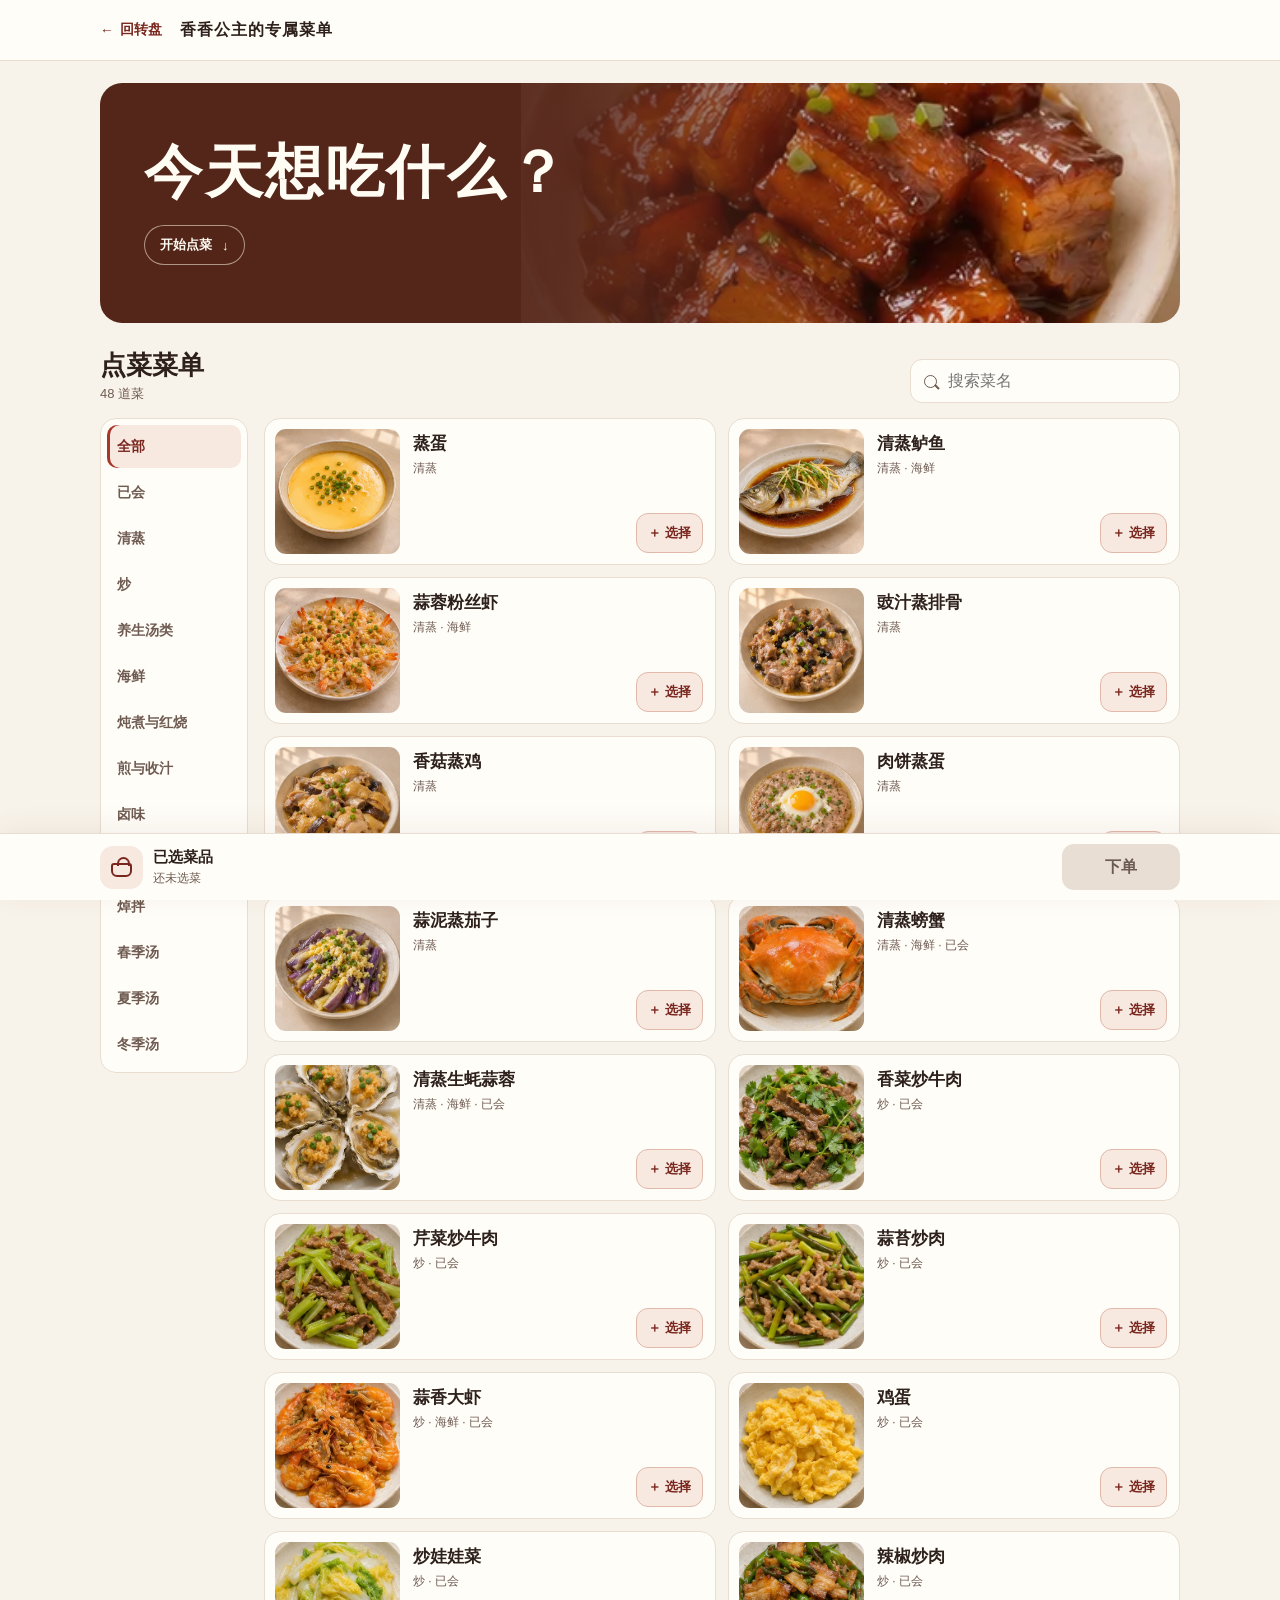
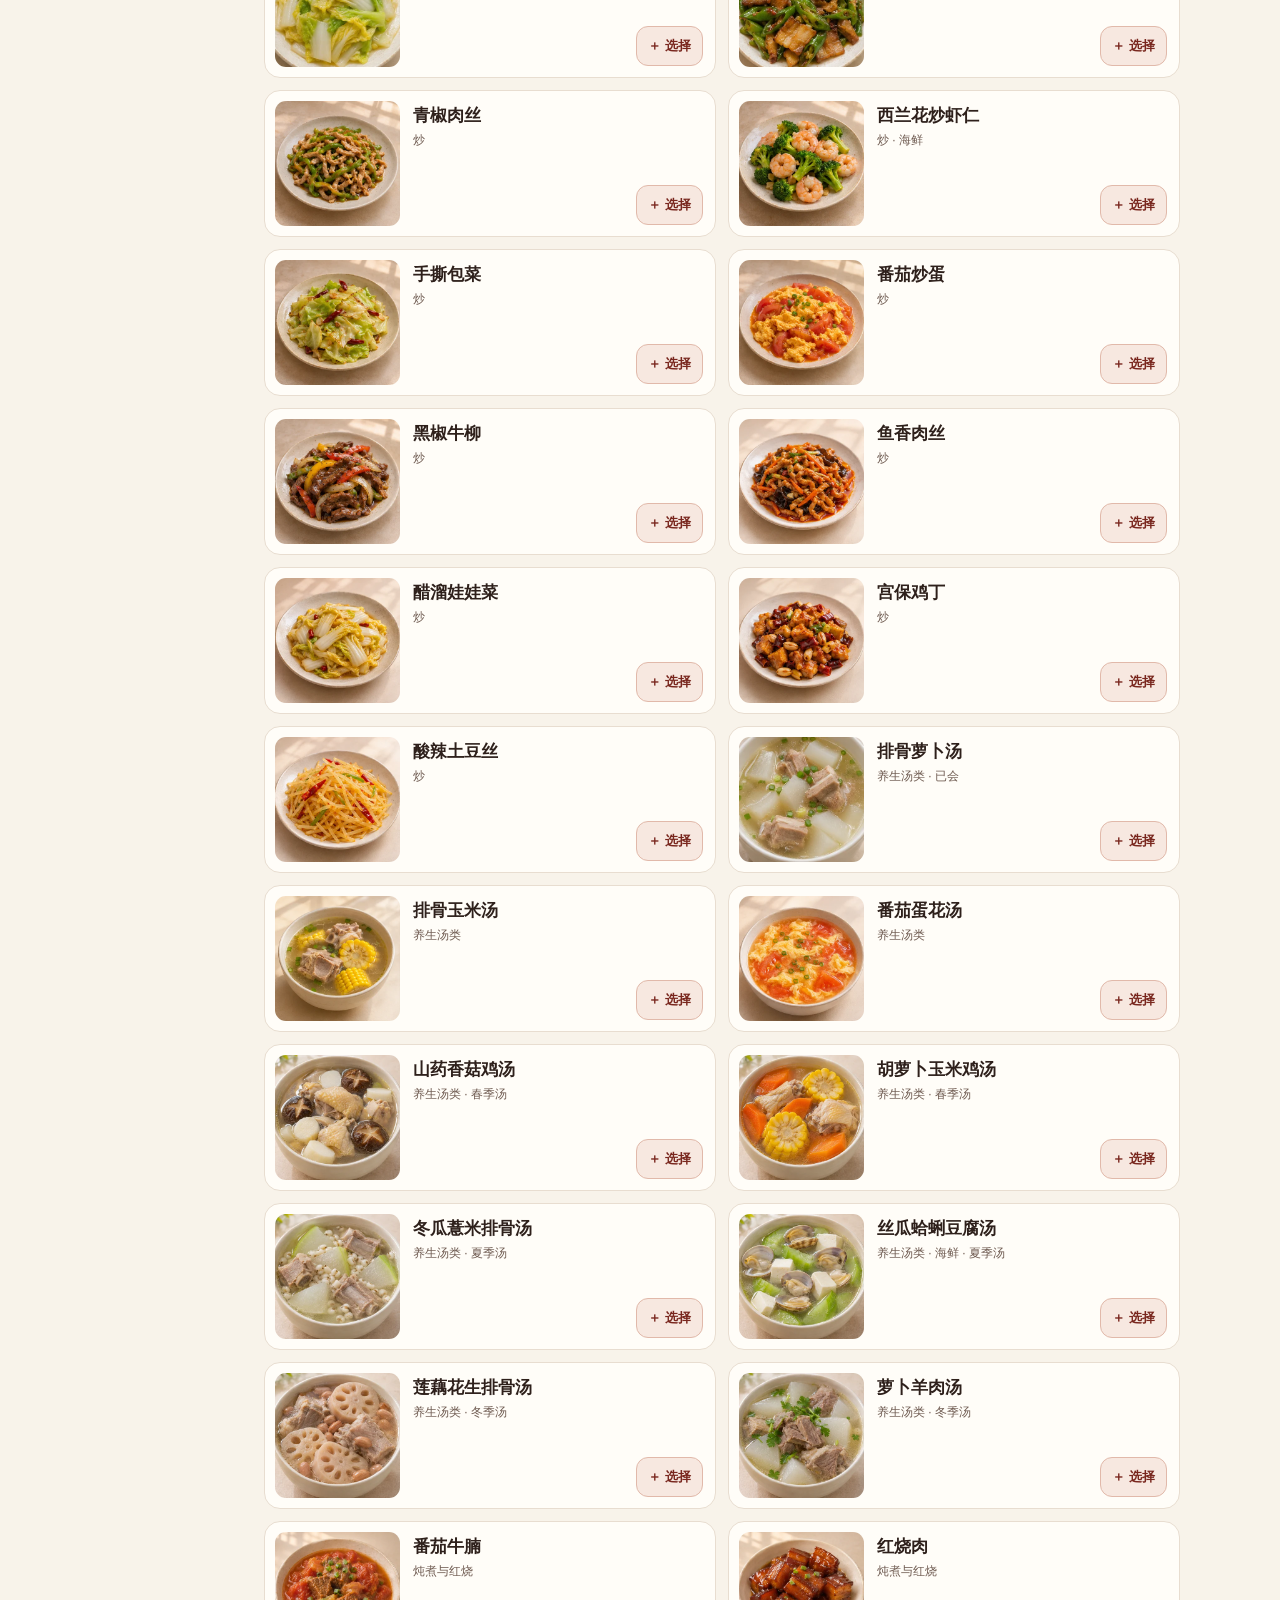
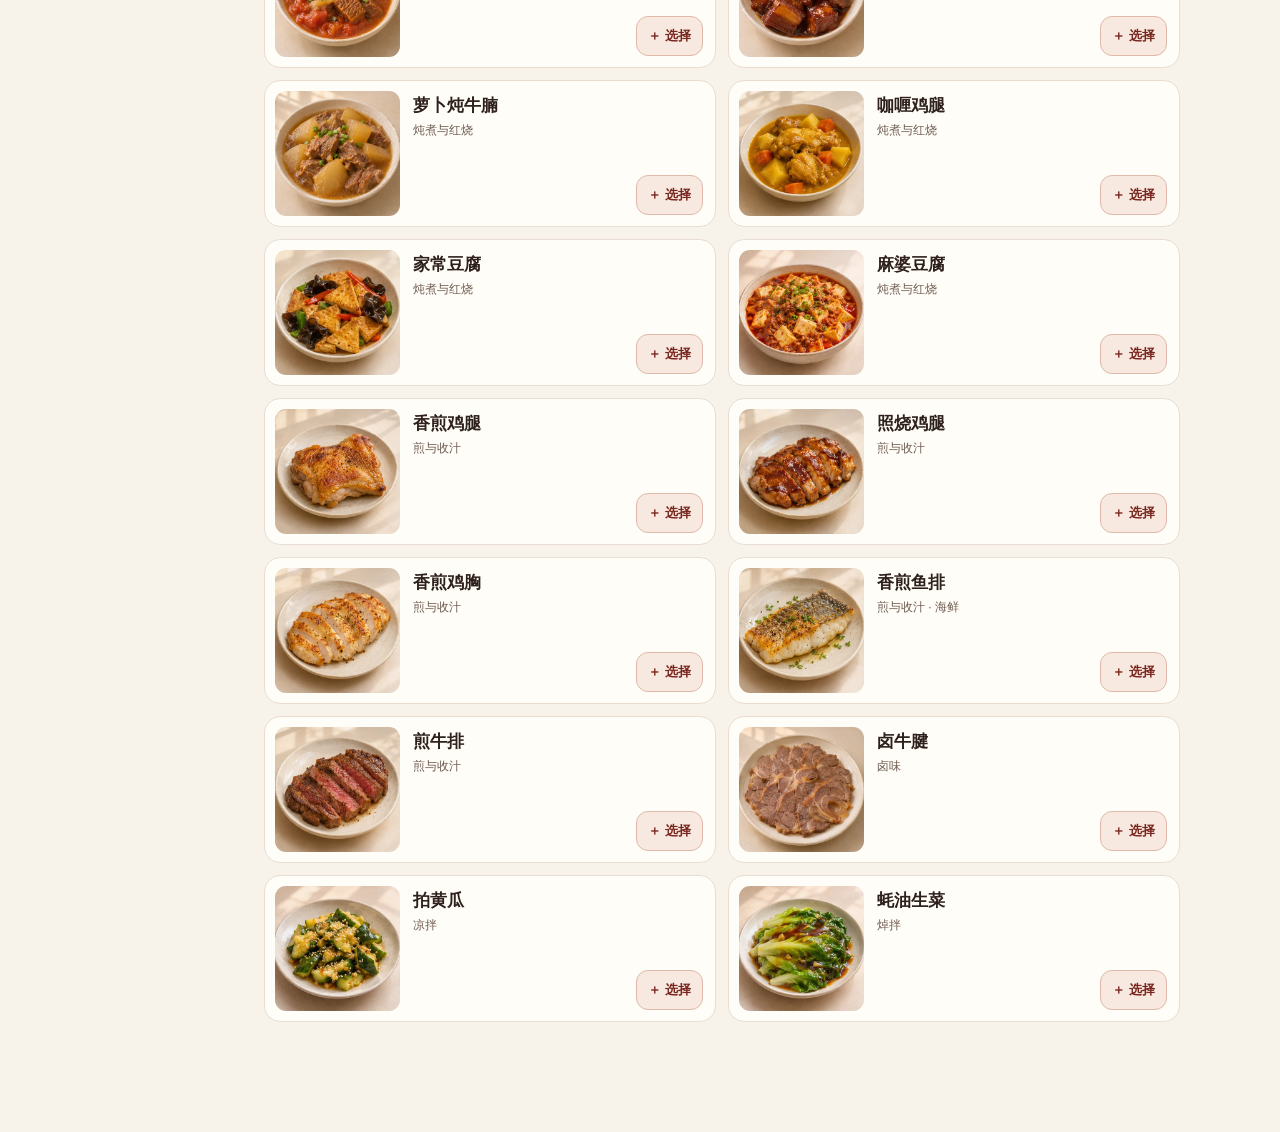
==== order.html @ 471309d5 "Add online menu ordering preview and WeChat notification worker" ====
<!doctype html>
<html lang="zh-CN">
<head>
<meta charset="utf-8">
<meta name="viewport" content="width=device-width, initial-scale=1, viewport-fit=cover">
<title>点菜 · 香香公主的专属菜单</title>
<link rel="stylesheet" href="./order.css">
<script defer src="./catalog.js"></script>
<script defer src="./order-notification-config.js"></script>
<script defer src="./order.js"></script>
</head>
<body>
  <header class="site-header">
    <div class="shell header-inner">
      <a class="back-link" href="./index.html">← <span>回转盘</span></a>
      <span class="header-title">香香公主的专属菜单</span>
    </div>
  </header>

  <main class="shell">
    <section class="hero" aria-labelledby="page-title">
      <div class="hero-content">
        <h1 id="page-title">今天想吃什么？</h1>
        <a class="hero-link" href="#menu">开始点菜 <span aria-hidden="true">↓</span></a>
      </div>
    </section>

    <section class="menu" id="menu" aria-labelledby="menu-title">
      <div class="menu-head">
        <div>
          <h2 id="menu-title">点菜菜单</h2>
          <p id="menu-count" role="status"></p>
        </div>
        <label class="search">
          <span class="search-icon" aria-hidden="true"></span>
          <input id="dish-search" type="search" placeholder="搜索菜名" aria-label="搜索菜名" maxlength="60">
        </label>
      </div>
      <div class="menu-layout">
        <nav class="categories" id="order-categories" aria-label="菜品分类"></nav>
        <div class="dish-grid" id="dish-grid"></div>
      </div>
    </section>
  </main>

  <footer class="cart-bar">
    <div class="shell cart-bar-inner">
      <button class="cart-toggle" id="cart-toggle" type="button" aria-haspopup="dialog">
        <span class="cart-icon" aria-hidden="true"><i></i></span>
        <span><strong>已选菜品</strong><small id="cart-count" aria-live="polite">还未选菜</small></span>
      </button>
      <button class="primary" id="checkout" type="button" disabled>下单</button>
    </div>
  </footer>

  <dialog class="sheet" id="cart-sheet" aria-labelledby="cart-title">
    <div class="sheet-head">
      <h2 id="cart-title">已选菜品</h2>
      <button class="close" type="button" data-close aria-label="关闭">×</button>
    </div>
    <div class="sheet-body" id="cart-lines"></div>
    <p class="order-status" id="order-status" role="status" hidden></p>
    <div class="sheet-foot">
      <span id="cart-summary"></span>
      <button class="primary" id="confirm-order" type="button">确认下单</button>
    </div>
  </dialog>

  <dialog class="sheet receipt" id="receipt" aria-labelledby="receipt-title">
    <div class="sheet-head">
      <h2 id="receipt-title">订单结果</h2>
      <button class="close" type="button" data-close aria-label="关闭">×</button>
    </div>
    <div class="sheet-body">
      <p class="receipt-meta" id="receipt-meta"></p>
      <ul class="receipt-lines" id="receipt-lines"></ul>
      <p class="receipt-note" id="receipt-note"></p>
    </div>
    <div class="sheet-foot">
      <button class="primary" type="button" data-close>完成</button>
    </div>
  </dialog>

</body>
</html>
---- order.css ----
:root {
  color-scheme: light;
  --paper: #f8f3ea;
  --surface: #fffdf8;
  --ink: #2e201b;
  --muted: #6f5b51;
  --line: #e8ddd0;
  --red: #a7372a;
  --red-dark: #79271e;
  --wash: #f7e8e0;
  font-family: -apple-system, BlinkMacSystemFont, "PingFang SC", "Microsoft YaHei", sans-serif;
  color: var(--ink);
  background: var(--paper);
  -webkit-text-size-adjust: 100%;
}
* { box-sizing: border-box; }
html { scroll-padding-top: 78px; }
body { margin: 0; }
button, input { font: inherit; color: inherit; }
button { cursor: pointer; }
button:disabled { cursor: default; }
a { color: inherit; }
button, a { -webkit-tap-highlight-color: transparent; }
:focus-visible { outline: 2px solid var(--red); outline-offset: 3px; }
.shell { width: min(1080px, calc(100% - 48px)); margin-inline: auto; }

.site-header { background: var(--surface); border-bottom: 1px solid var(--line); }
.header-inner { display: flex; gap: 18px; align-items: center; min-height: 60px; }
.back-link {
  display: inline-flex;
  align-items: center;
  gap: 6px;
  min-height: 44px;
  text-decoration: none;
  color: var(--red-dark);
  font-size: 14px;
  font-weight: 650;
  white-space: nowrap;
}
.header-title { font-size: 16px; font-weight: 750; letter-spacing: .06em; }
.hero {
  display: flex;
  align-items: center;
  min-height: 240px;
  margin-top: 22px;
  border-radius: 22px;
  overflow: hidden;
  color: #fffcf3;
  background: #542519;
  background-image: linear-gradient(90deg, #542519 26%, #542519eb 43%, #54251917 76%),
    url("./photos/red-braised-pork.webp");
  background-position: center, right 45%;
  background-repeat: no-repeat;
  background-size: cover, 61% auto;
}
.hero-content { padding: 34px 44px; }
.hero h1 {
  margin: 0 0 21px;
  font-family: "Songti SC", "Noto Serif CJK SC", "SimSun", serif;
  font-size: clamp(30px, 5.5vw, 58px);
  line-height: 1.1;
  letter-spacing: .045em;
}
.hero-link {
  display: inline-flex;
  gap: 10px;
  align-items: center;
  padding: 10px 15px;
  border: 1px solid #fff8e789;
  border-radius: 30px;
  background: #54251978;
  text-decoration: none;
  font-size: 13px;
  font-weight: 650;
}
.hero-link:hover { background: #ffffffe0; color: var(--red-dark); }
.hero-link:focus-visible { outline-color: #fff; }

.menu { padding: 27px 0 110px; }
.menu-head { display: flex; align-items: end; justify-content: space-between; gap: 12px; margin-bottom: 15px; }
.menu-head h2 { margin: 0; font-size: 26px; line-height: 1.2; }
.menu-head p { margin: 4px 0 0; color: var(--muted); font-size: 13px; }
.search {
  display: flex;
  align-items: center;
  gap: 9px;
  width: min(100%, 270px);
  padding: 0 13px;
  border: 1px solid var(--line);
  border-radius: 12px;
  background: var(--surface);
}
.search-icon { position: relative; width: 13px; height: 13px; flex: 0 0 13px; border: 1.6px solid var(--muted); border-radius: 50%; }
.search-icon::after {
  content: "";
  position: absolute;
  width: 6px;
  height: 1.6px;
  top: 10px;
  left: 9px;
  background: var(--muted);
  transform: rotate(45deg);
}
.search:focus-within { border-color: var(--red); }
.search input { width: 100%; min-width: 0; height: 42px; border: 0; outline: 0; padding: 0 0 0 2px; background: transparent; font-size: 16px; }
.menu-layout { display: grid; grid-template-columns: 148px minmax(0, 1fr); gap: 16px; align-items: start; }
.categories { position: sticky; top: 14px; display: grid; gap: 3px; padding: 6px; border: 1px solid var(--line); border-radius: 16px; background: var(--surface); }
.category {
  min-height: 43px;
  padding: 7px 10px;
  border: 0;
  border-radius: 10px;
  background: transparent;
  color: var(--muted);
  text-align: left;
  font-size: 14px;
  font-weight: 650;
  white-space: nowrap;
}
.category:hover { background: var(--paper); }
.category[aria-pressed="true"] { background: var(--wash); color: var(--red-dark); box-shadow: inset 3px 0 var(--red); }
.dish-grid { display: grid; grid-template-columns: repeat(2, minmax(0, 1fr)); gap: 12px; }
.dish {
  display: grid;
  grid-template-columns: 125px minmax(0, 1fr);
  gap: 13px;
  min-height: 145px;
  padding: 10px;
  border: 1px solid var(--line);
  border-radius: 16px;
  background: var(--surface);
}
.dish.is-selected { border-color: #c78373; }
.dish img { width: 100%; aspect-ratio: 1; height: auto; align-self: center; object-fit: cover; background: var(--wash); border-radius: 11px; }
.dish-info { display: flex; flex-direction: column; justify-content: space-between; align-items: start; min-width: 0; padding: 4px 2px 0 0; }
.dish h3 { margin: 0 0 5px; font-size: 17px; line-height: 1.28; overflow-wrap: anywhere; }
.dish p { margin: 0; color: var(--muted); font-size: 12px; line-height: 1.4; }
.dish-controls { align-self: end; display: inline-flex; align-items: center; min-height: 42px; }
.add, .stepper button {
  min-width: 42px;
  min-height: 40px;
  border: 1px solid #e1b9aa;
  border-radius: 12px;
  background: var(--wash);
  color: var(--red-dark);
  font-weight: 750;
}
.add { padding: 0 11px; font-size: 13px; }
.add:hover, .stepper button:hover { background: #efd7cb; }
.stepper { display: inline-flex; align-items: center; flex: 0 0 auto; gap: 3px; }
.stepper button { min-width: 40px; font-size: 20px; line-height: 1; }
.stepper button:last-child { background: var(--red); color: #fff; border-color: var(--red); }
.stepper button:disabled { opacity: .45; }
.stepper output { min-width: 24px; text-align: center; font-size: 15px; font-weight: 750; font-variant-numeric: tabular-nums; }
.empty { grid-column: 1 / -1; margin: 0; padding: 32px 16px; border: 1px dashed var(--line); border-radius: 16px; color: var(--muted); text-align: center; }

.cart-bar {
  position: fixed;
  z-index: 2;
  inset: auto 0 0;
  padding: 9px 0 calc(9px + env(safe-area-inset-bottom));
  border-top: 1px solid var(--line);
  background: var(--surface);
  box-shadow: 0 -5px 28px #54311c12;
}
.cart-bar-inner { display: flex; justify-content: space-between; align-items: center; gap: 12px; }
.cart-toggle { display: flex; align-items: center; gap: 10px; padding: 0; min-height: 48px; border: 0; background: transparent; text-align: left; }
.cart-toggle strong, .cart-toggle small { display: block; }
.cart-toggle strong { font-size: 15px; }
.cart-toggle small { color: var(--muted); margin-top: 3px; font-size: 12px; }
.cart-icon {
  display: grid;
  place-items: center;
  width: 43px;
  height: 43px;
  border-radius: 13px;
  background: var(--wash);
  color: var(--red-dark);
  font-family: "Songti SC", serif;
  font-size: 21px;
  font-weight: 800;
}
.primary { min-height: 46px; min-width: 118px; padding: 0 16px; border: 0; border-radius: 12px; background: var(--red); color: #fff; font-weight: 750; white-space: nowrap; }
.primary:hover:not(:disabled) { background: var(--red-dark); }
.primary:disabled { background: #e9ded4; color: #6c5b51; }

.sheet {
  color: var(--ink);
  width: min(520px, calc(100% - 32px));
  max-height: min(690px, 90vh);
  padding: 0;
  border: 1px solid var(--line);
  border-radius: 20px;
  background: var(--surface);
  box-shadow: 0 15px 65px #28160f30;
  overflow: hidden;
}
.sheet[open] { display: flex; flex-direction: column; }
.sheet::backdrop { background: #2f1c17a8; }
.sheet-head, .sheet-foot { display: flex; flex: 0 0 auto; justify-content: space-between; align-items: center; gap: 12px; padding: 12px 18px; }
.sheet-head { border-bottom: 1px solid var(--line); }
.sheet-head h2 { margin: 0; font-size: 21px; }
.close { width: 42px; height: 42px; border: 0; border-radius: 12px; background: var(--paper); font-size: 23px; }
.sheet-body { overflow: auto; overscroll-behavior: contain; padding: 8px 18px 16px; }
.sheet-foot { border-top: 1px solid var(--line); }
.order-status { margin: 0; padding: 8px 18px; color: var(--red-dark); font-size: 14px; }
.cart-line { display: flex; align-items: center; gap: 10px; padding: 9px 0; }
.cart-line + .cart-line { border-top: 1px solid var(--line); }
.cart-line img { width: 49px; height: 49px; object-fit: cover; border-radius: 8px; }
.cart-line strong { flex: 1; min-width: 0; font-size: 15px; overflow-wrap: anywhere; }
.receipt-meta, .receipt-note { margin: 8px 0; color: var(--muted); font-size: 13px; }
.receipt-lines { list-style: none; padding: 0; margin: 10px 0; }
.receipt-lines li { display: flex; justify-content: space-between; gap: 12px; padding: 8px 0; border-bottom: 1px solid var(--line); }
.receipt-lines span:last-child { flex: 0 0 auto; font-weight: 650; }
.receipt .sheet-foot { justify-content: end; }
body:has(.sheet[open]) { overflow: hidden; }

@media (max-width: 950px) {
  .dish { grid-template-columns: 102px minmax(0, 1fr); gap: 10px; min-height: 122px; }
}
@media (max-width: 760px) {
  .shell { width: calc(100% - 28px); }
  .header-inner { min-height: 52px; gap: 12px; }
  .header-title { font-size: 14px; }
  .hero { margin-top: 12px; min-height: 174px; border-radius: 17px; background-size: cover, 68% auto; }
  .hero-content { padding: 20px; }
  .hero h1 { margin-bottom: 15px; }
  .menu { padding-top: 20px; }
  .menu-head h2 { font-size: 22px; }
  .search { width: min(50%, 220px); }
  .menu-layout { display: block; }
  .categories {
    top: 0;
    z-index: 1;
    display: flex;
    overflow-x: auto;
    scrollbar-width: none;
    gap: 5px;
    margin-bottom: 10px;
    padding: 5px;
    border-radius: 12px;
  }
  .categories::-webkit-scrollbar { display: none; }
  .category { min-height: 40px; }
  .category[aria-pressed="true"] { box-shadow: none; background: var(--red); color: #fff; }
}
@media (max-width: 600px) {
  .dish-grid { grid-template-columns: 1fr; gap: 8px; }
  .dish { grid-template-columns: 98px minmax(0, 1fr); min-height: 116px; gap: 11px; padding: 8px; }
  .sheet { width: 100%; max-width: none; margin: auto 0 0; border-radius: 20px 20px 0 0; }
  .sheet-foot { padding-bottom: calc(12px + env(safe-area-inset-bottom)); }
  .cart-bar-inner { align-items: stretch; }
}
.cart-icon i { position: relative; width: 21px; height: 14px; margin-top: 5px; border: 2px solid currentColor; border-radius: 3px 3px 6px 6px; }
.cart-icon i::before { content: ""; position: absolute; width: 9px; height: 7px; top: -8px; left: 4px; border: 2px solid currentColor; border-bottom: 0; border-radius: 8px 8px 0 0; }
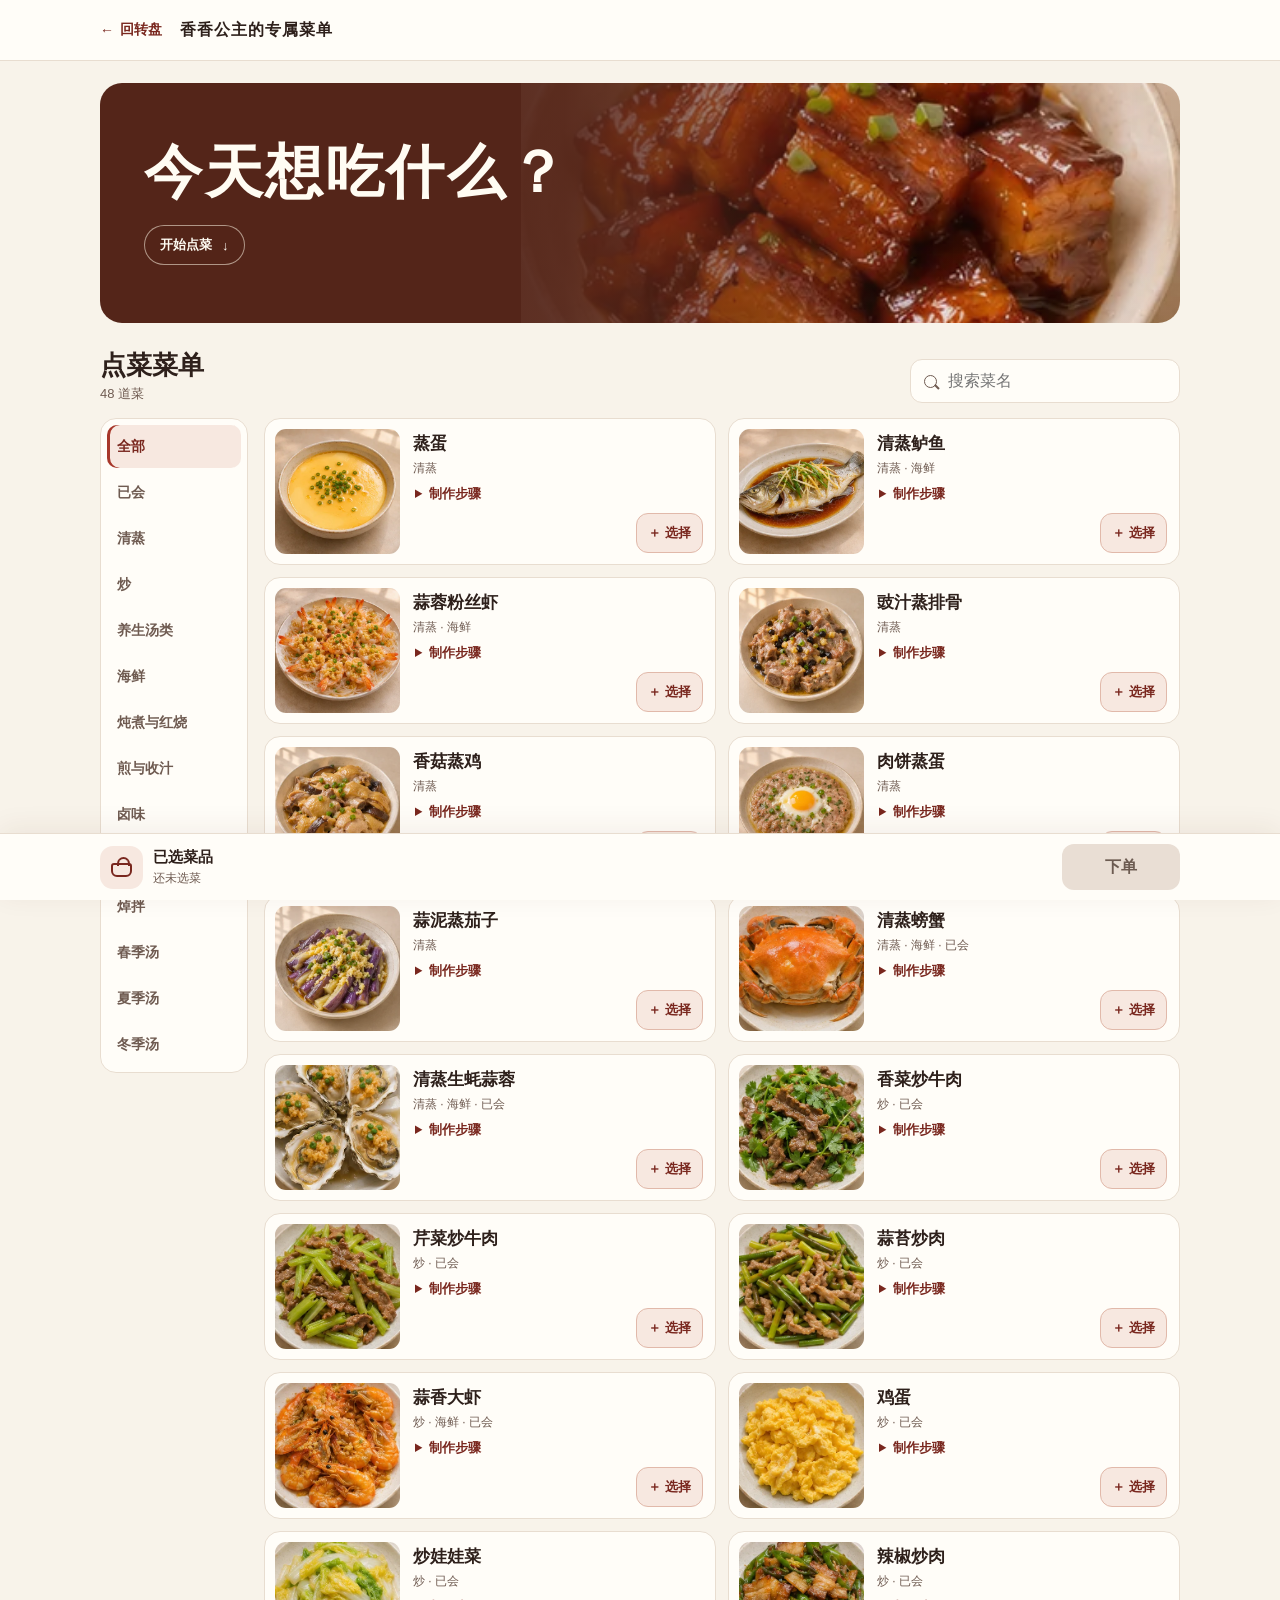
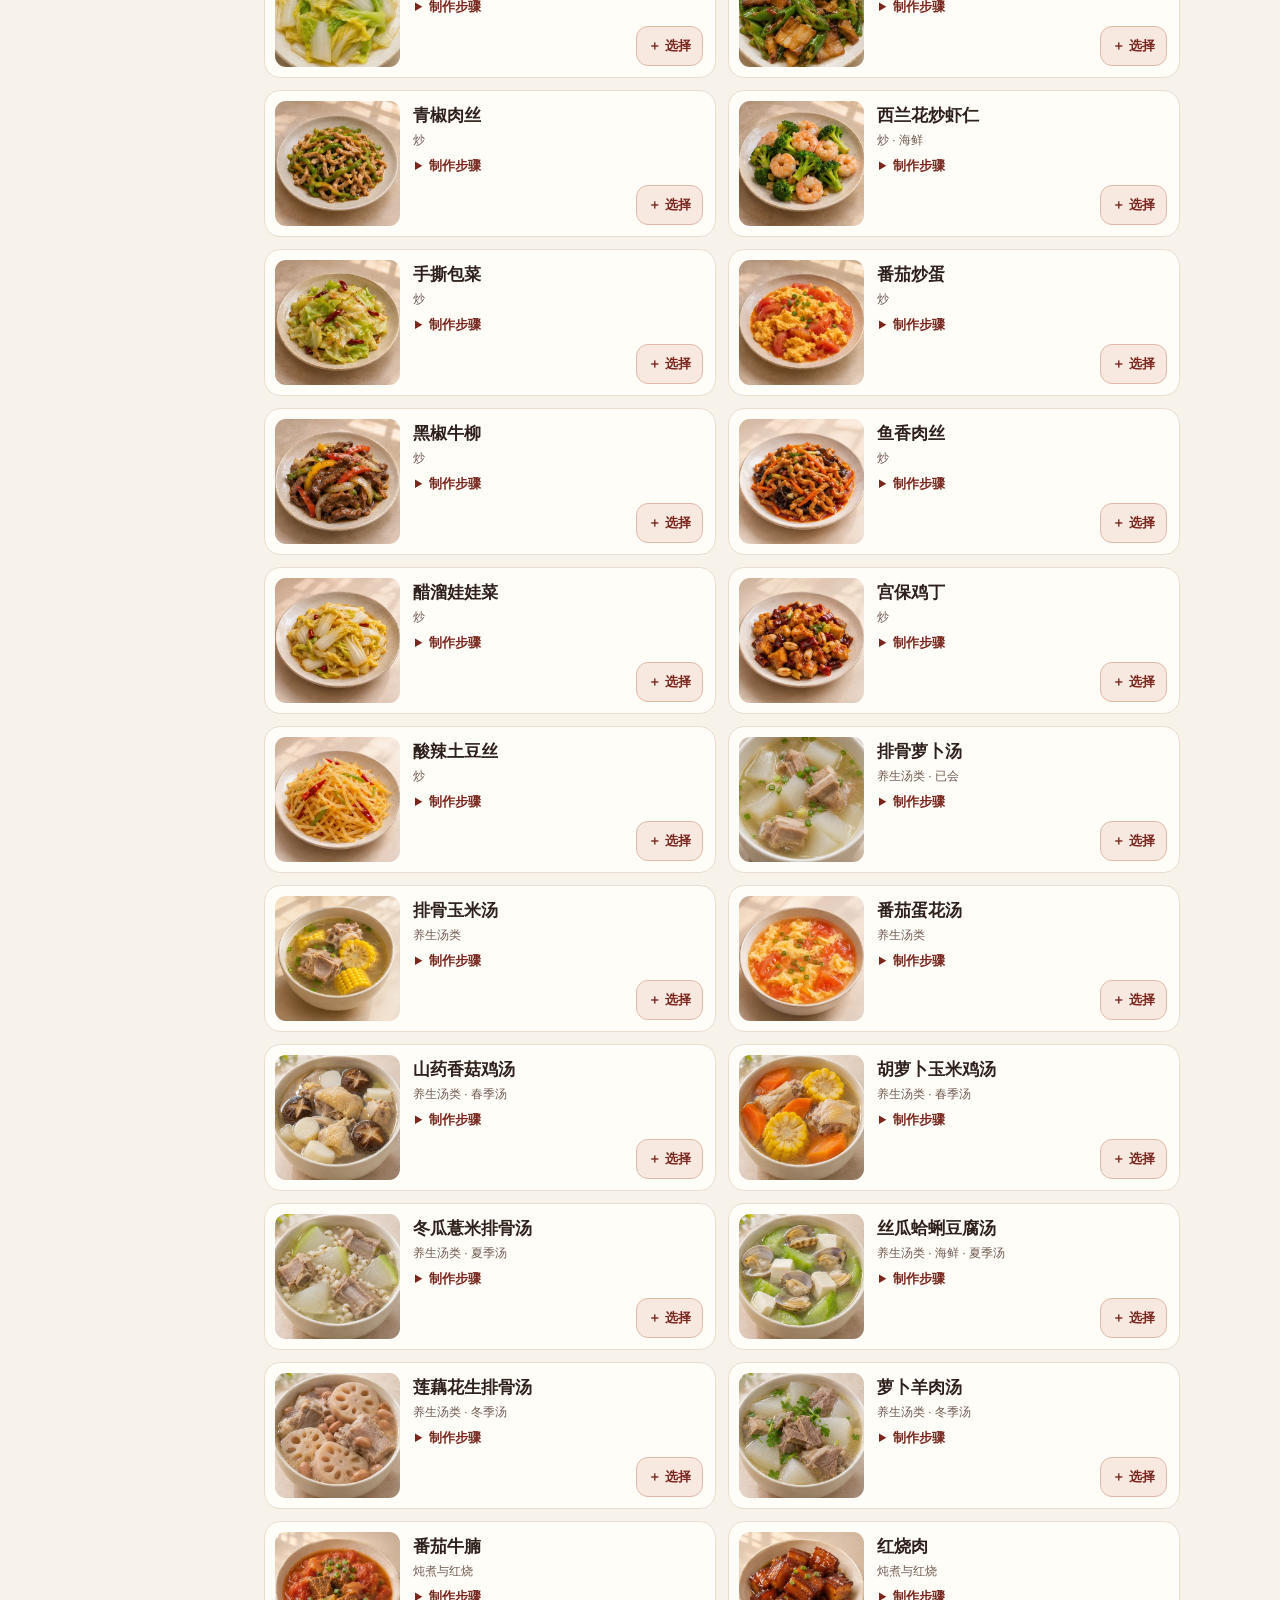
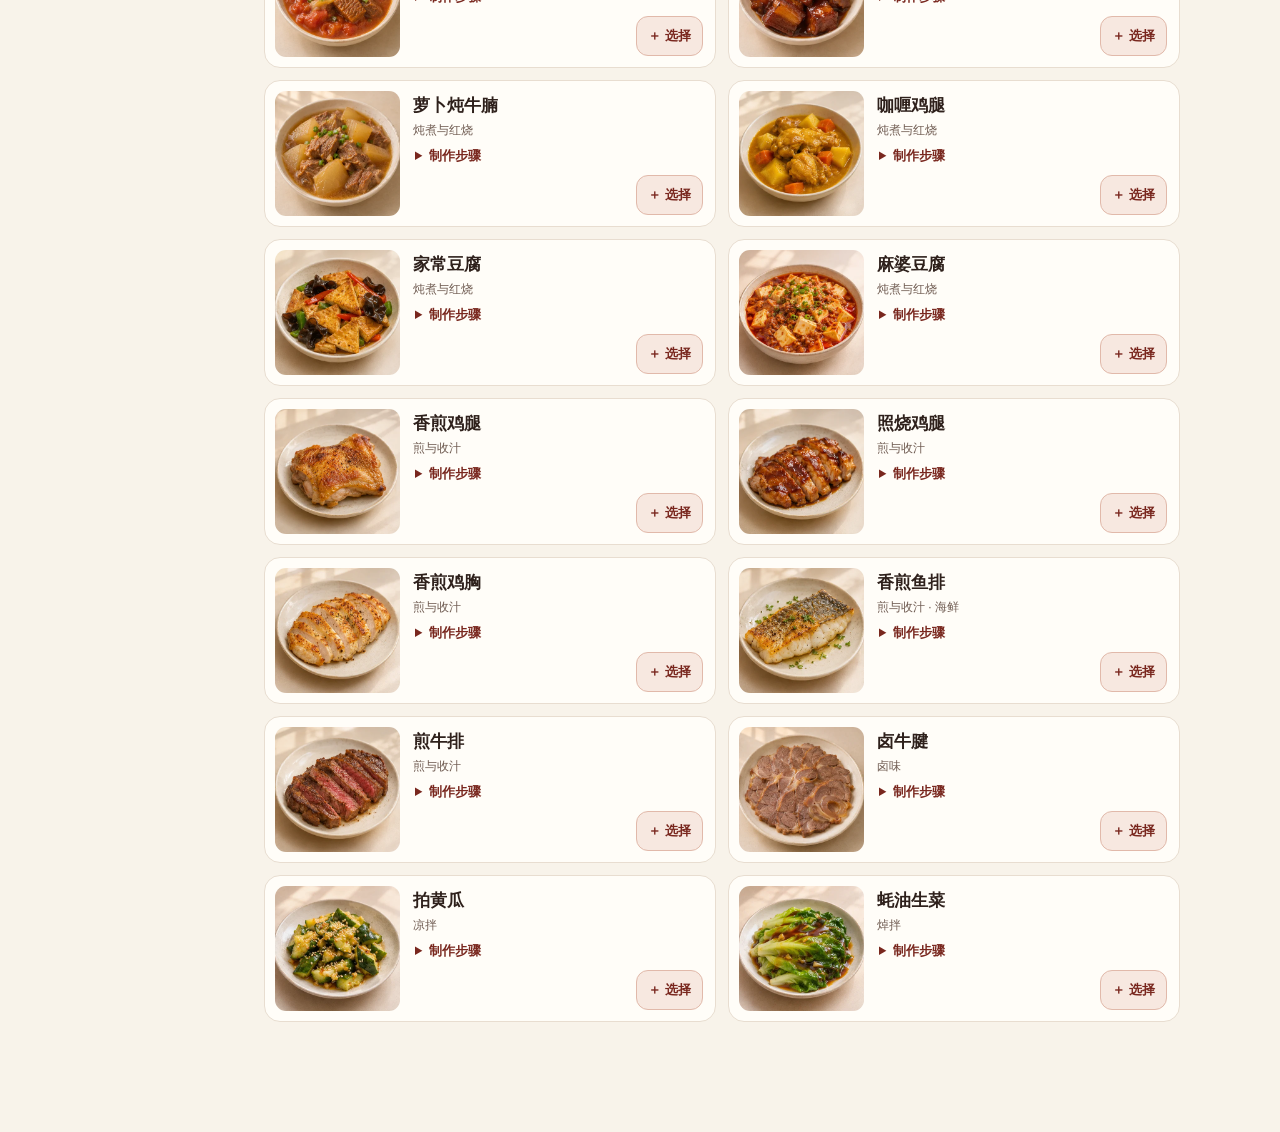
==== commit 725a8bb6: "Show expandable recipes on the ordering menu" ====
--- a/order.html
+++ b/order.html
@@ -4,10 +4,11 @@
 <meta charset="utf-8">
 <meta name="viewport" content="width=device-width, initial-scale=1, viewport-fit=cover">
 <title>点菜 · 香香公主的专属菜单</title>
-<link rel="stylesheet" href="./order.css">
+<link rel="stylesheet" href="./order.css?v=recipes">
 <script defer src="./catalog.js"></script>
+<script defer src="./recipe-steps.js"></script>
 <script defer src="./order-notification-config.js"></script>
-<script defer src="./order.js"></script>
+<script defer src="./order.js?v=recipes"></script>
 </head>
 <body>
   <header class="site-header">
--- a/order.css
+++ b/order.css
@@ -119,7 +119,7 @@
 }
 .category:hover { background: var(--paper); }
 .category[aria-pressed="true"] { background: var(--wash); color: var(--red-dark); box-shadow: inset 3px 0 var(--red); }
-.dish-grid { display: grid; grid-template-columns: repeat(2, minmax(0, 1fr)); gap: 12px; }
+.dish-grid { display: grid; grid-template-columns: repeat(2, minmax(0, 1fr)); align-items: start; gap: 12px; }
 .dish {
   display: grid;
   grid-template-columns: 125px minmax(0, 1fr);
@@ -133,8 +133,16 @@
 .dish.is-selected { border-color: #c78373; }
 .dish img { width: 100%; aspect-ratio: 1; height: auto; align-self: center; object-fit: cover; background: var(--wash); border-radius: 11px; }
 .dish-info { display: flex; flex-direction: column; justify-content: space-between; align-items: start; min-width: 0; padding: 4px 2px 0 0; }
+.dish-heading { width: 100%; min-width: 0; }
 .dish h3 { margin: 0 0 5px; font-size: 17px; line-height: 1.28; overflow-wrap: anywhere; }
 .dish p { margin: 0; color: var(--muted); font-size: 12px; line-height: 1.4; }
+.dish:has(.dish-recipe[open]) img { align-self: start; }
+.dish-recipe { margin: 3px 0; color: var(--ink); font-size: 13px; line-height: 1.6; overflow-wrap: anywhere; }
+.dish-recipe summary { width: fit-content; padding: 4px 2px; color: var(--red-dark); cursor: pointer; font-weight: 700; }
+.dish-recipe[open] { padding-bottom: 8px; }
+.dish-recipe ol { margin: 3px 0 6px; padding-left: 19px; }
+.dish-recipe li + li { margin-top: 4px; }
+.dish-recipe a { color: var(--red-dark); text-underline-offset: 3px; }
 .dish-controls { align-self: end; display: inline-flex; align-items: center; min-height: 42px; }
 .add, .stepper button {
   min-width: 42px;
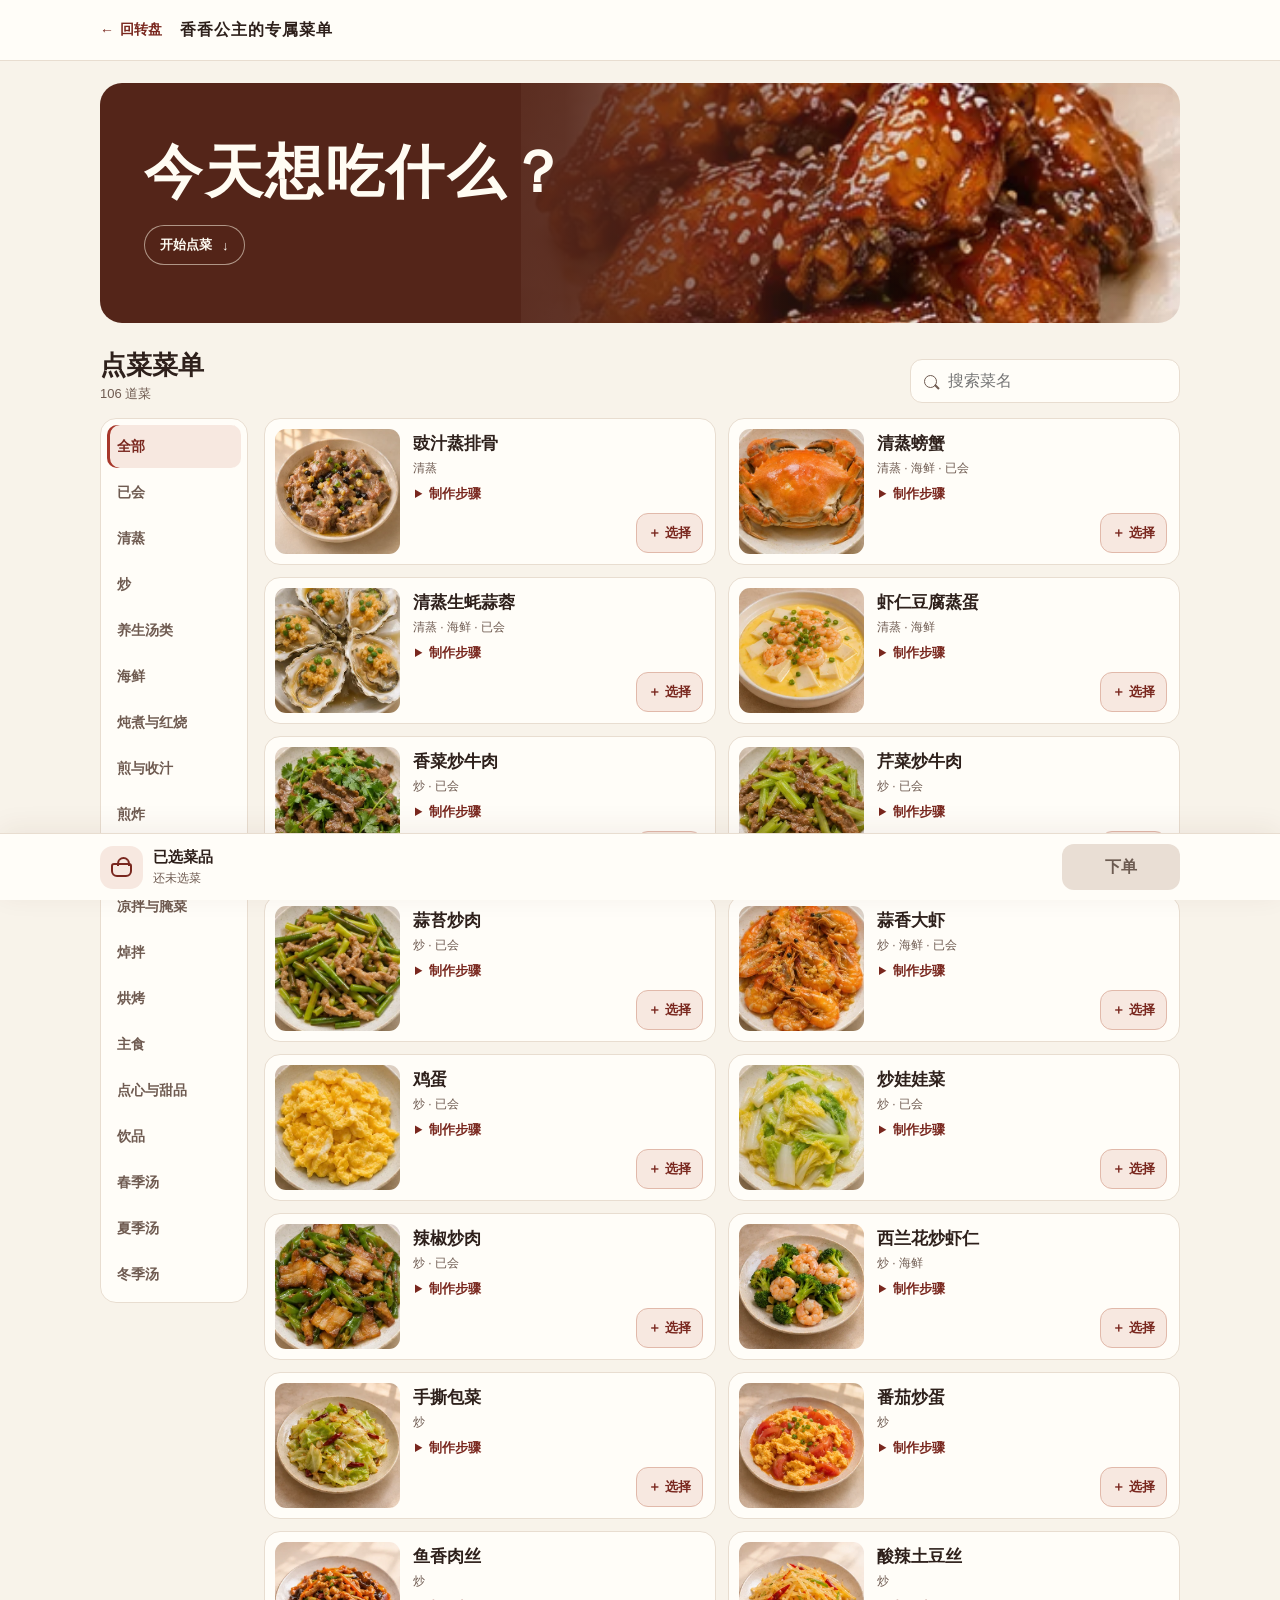
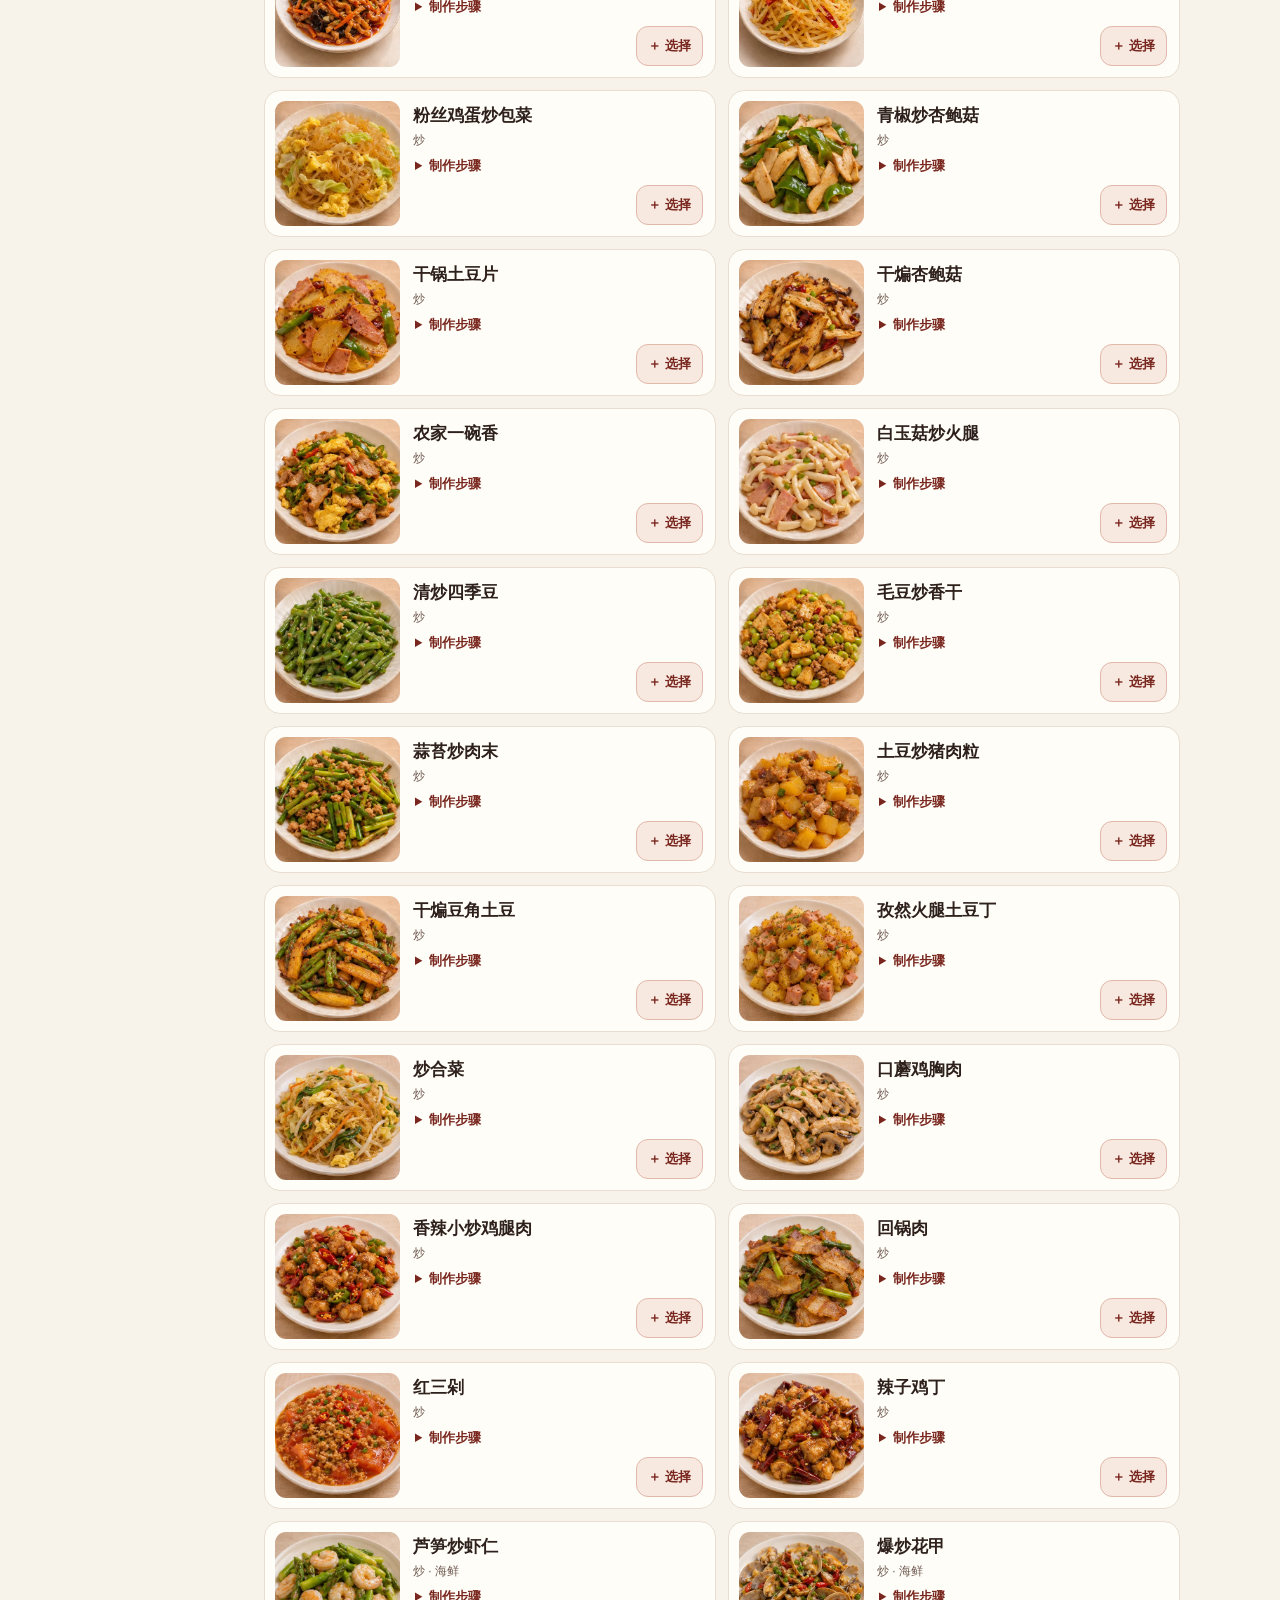
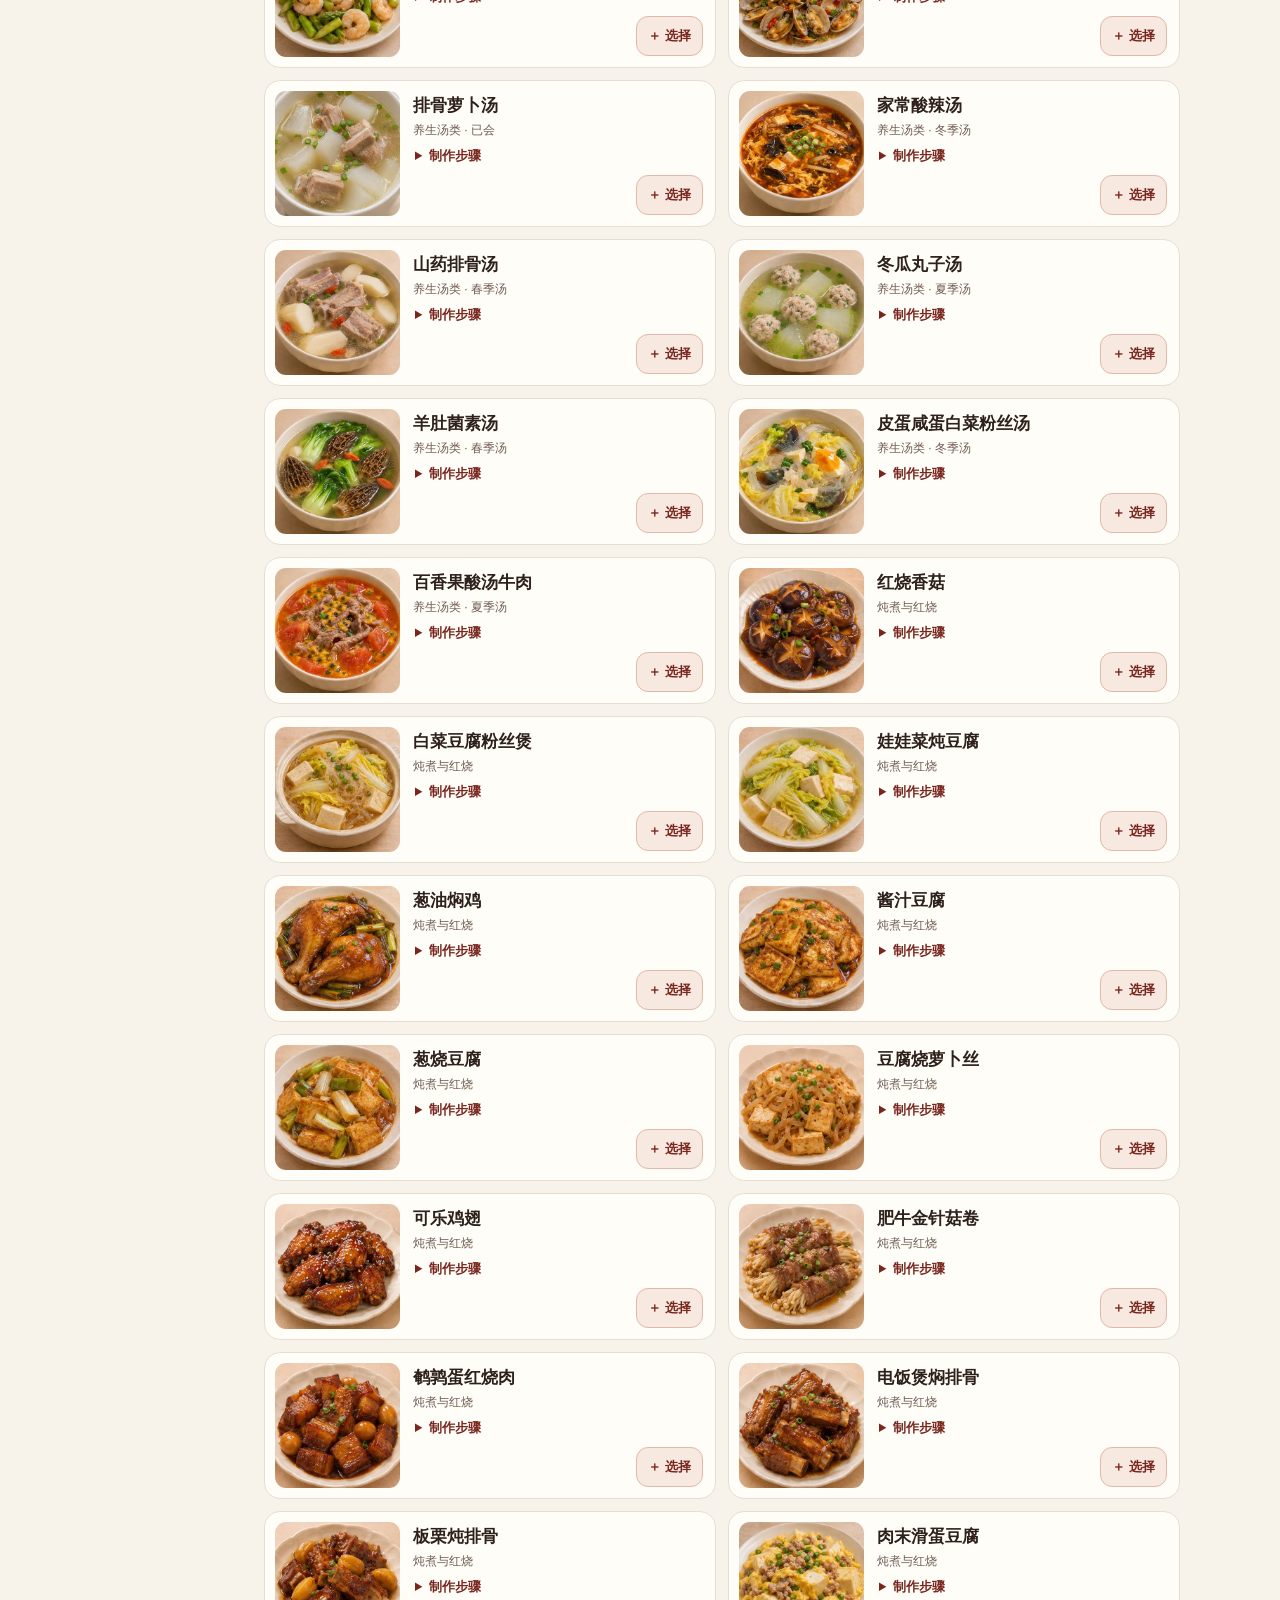
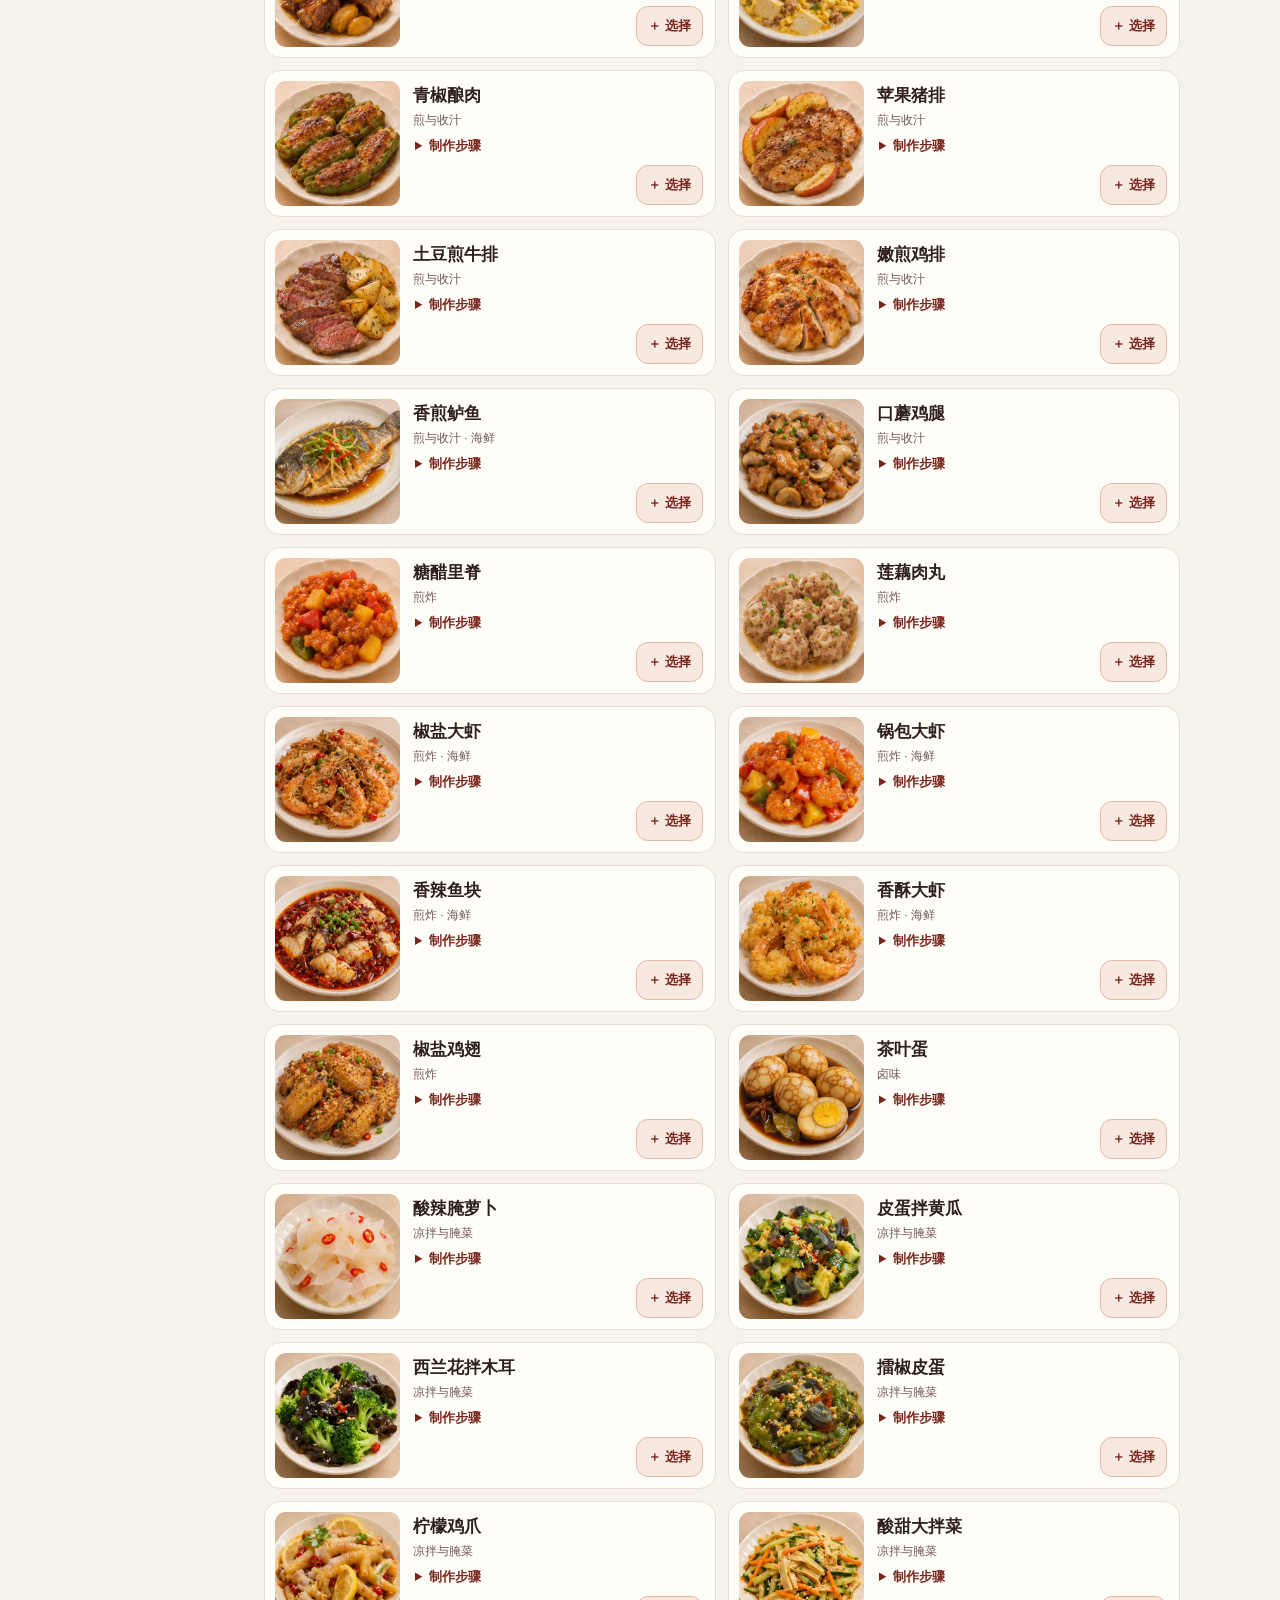
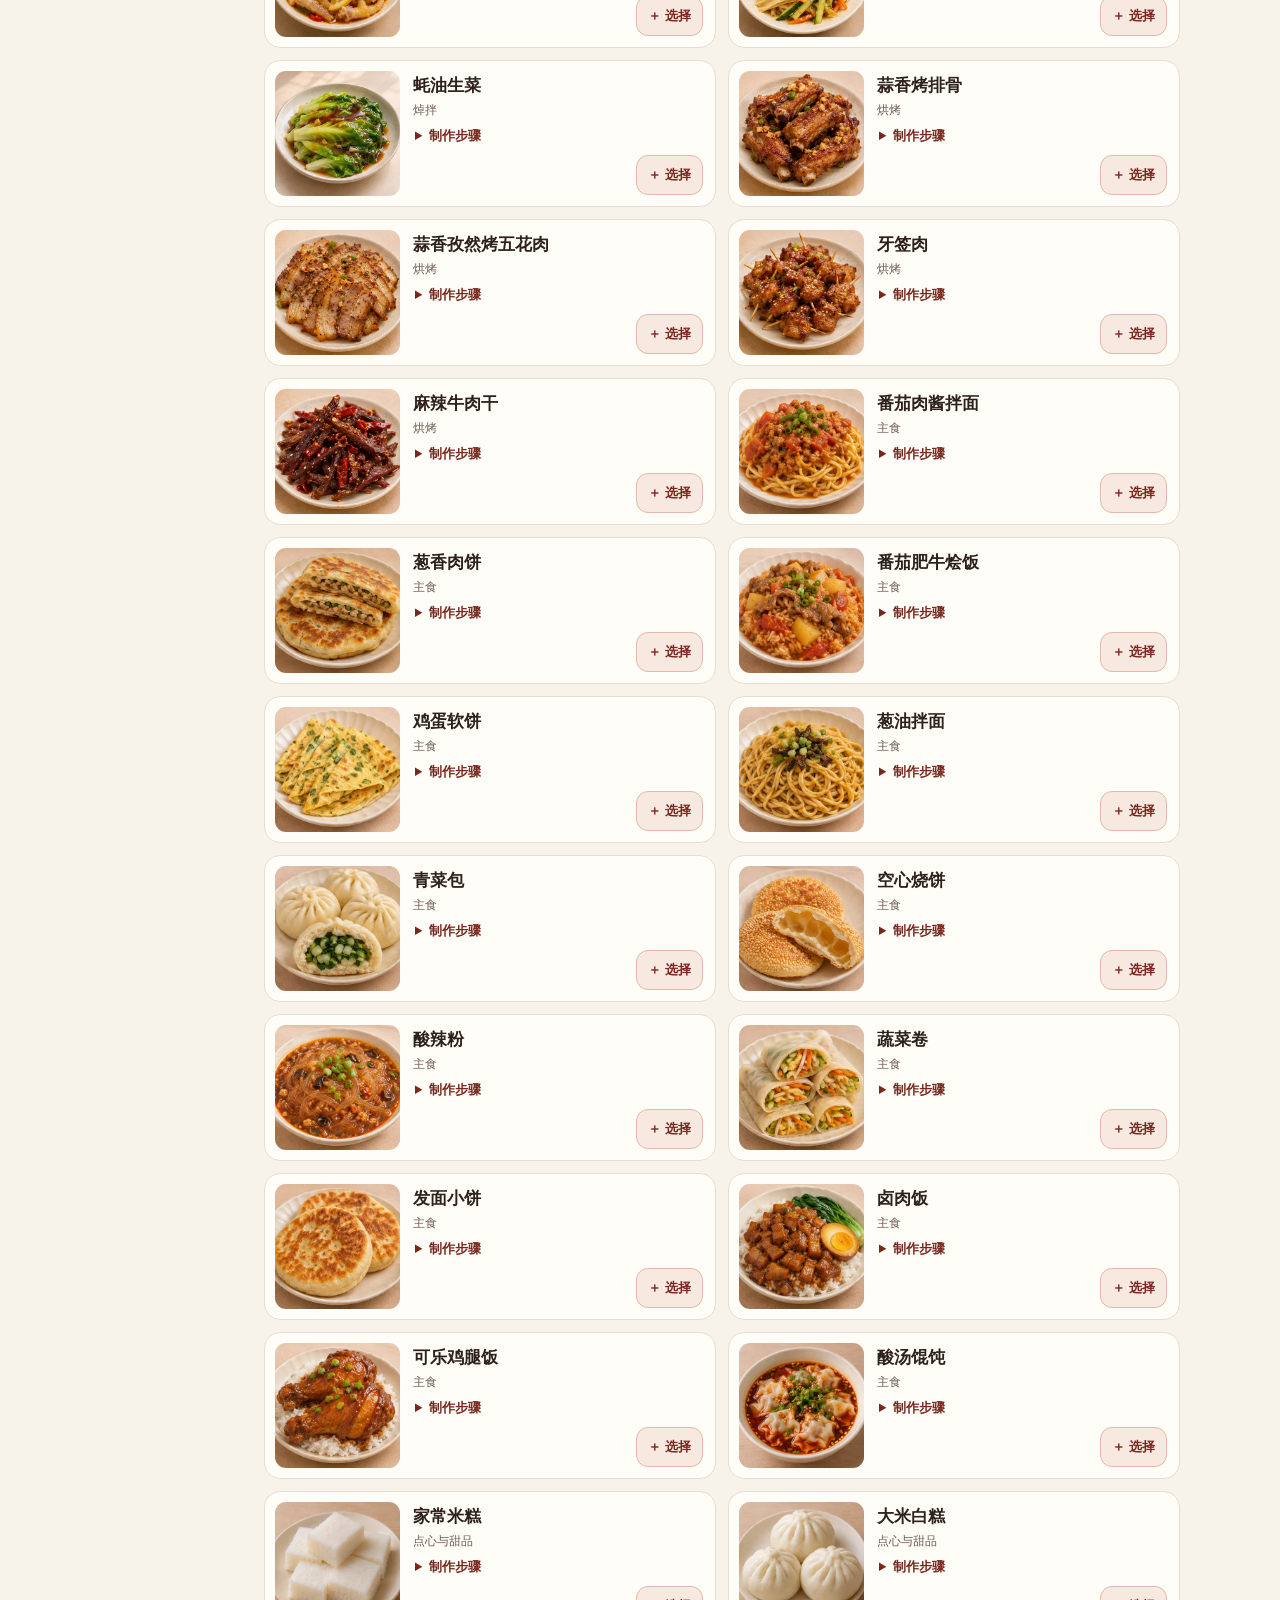
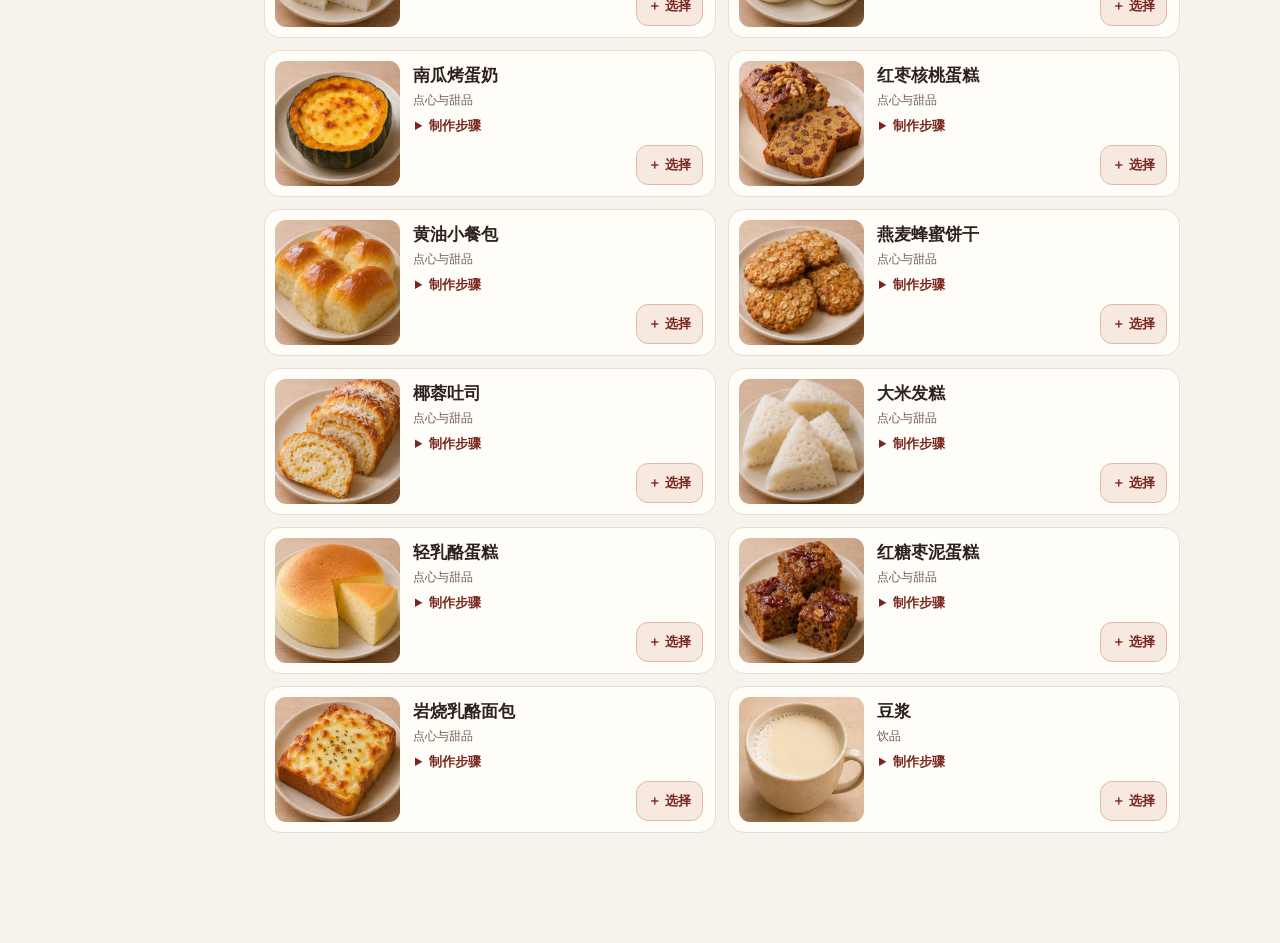
==== commit 7bd33bae: "Refresh menu with categorized Xiachufang popular dishes" ====
--- a/order.html
+++ b/order.html
@@ -4,11 +4,11 @@
 <meta charset="utf-8">
 <meta name="viewport" content="width=device-width, initial-scale=1, viewport-fit=cover">
 <title>点菜 · 香香公主的专属菜单</title>
-<link rel="stylesheet" href="./order.css?v=recipes">
-<script defer src="./catalog.js"></script>
-<script defer src="./recipe-steps.js"></script>
+<link rel="stylesheet" href="./order.css?v=popular">
+<script defer src="./catalog.js?v=popular"></script>
+<script defer src="./recipe-steps.js?v=popular"></script>
 <script defer src="./order-notification-config.js"></script>
-<script defer src="./order.js?v=recipes"></script>
+<script defer src="./order.js?v=popular"></script>
 </head>
 <body>
   <header class="site-header">
--- a/order.css
+++ b/order.css
@@ -48,7 +48,7 @@
   color: #fffcf3;
   background: #542519;
   background-image: linear-gradient(90deg, #542519 26%, #542519eb 43%, #54251917 76%),
-    url("./photos/red-braised-pork.webp");
+    url("./photos/popular-3-02.webp");
   background-position: center, right 45%;
   background-repeat: no-repeat;
   background-size: cover, 61% auto;
